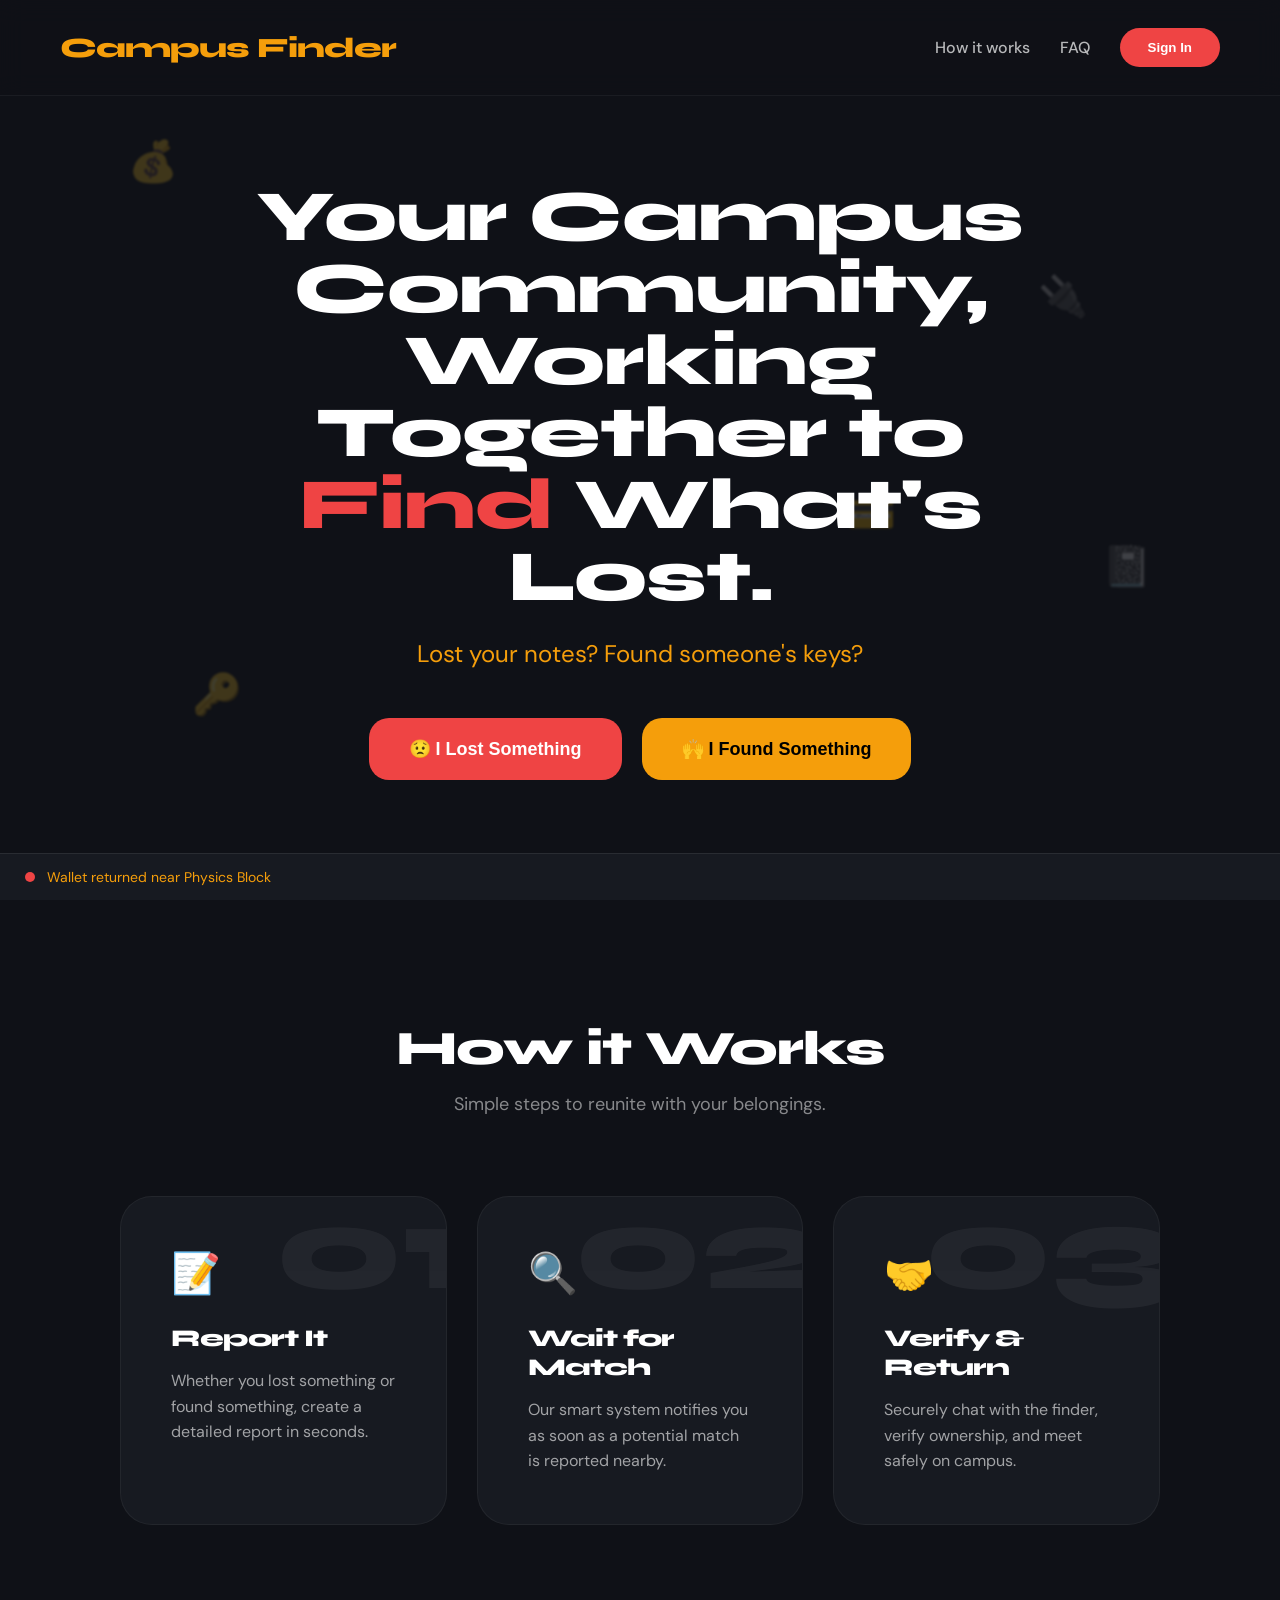
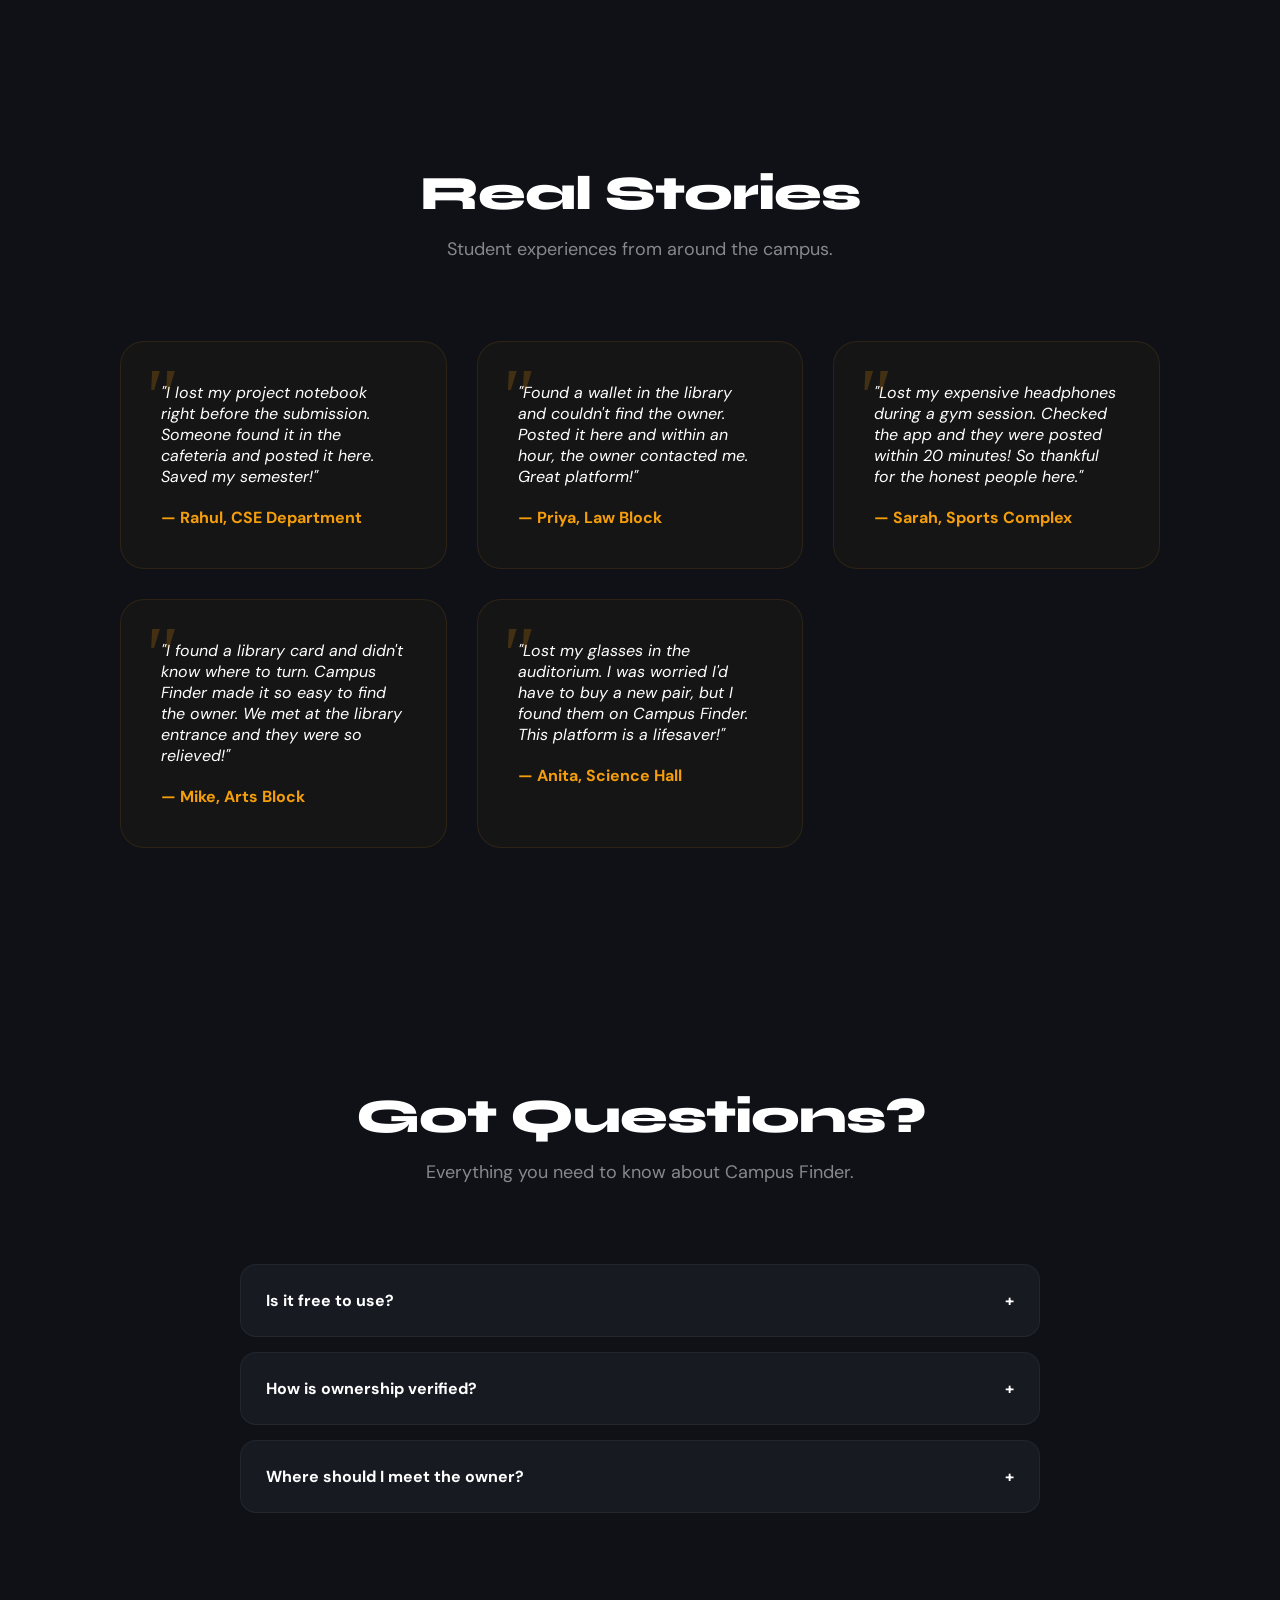
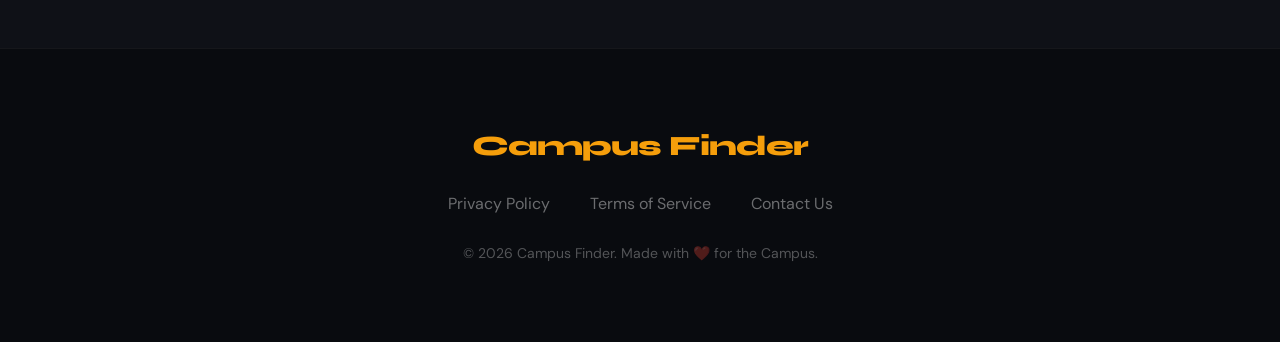
==== login.html @ 606bebe0 "Add files via upload" ====
<!DOCTYPE html>
<html lang="en">

<head>
  <meta charset="UTF-8">
  <meta name="viewport" content="width=device-width, initial-scale=1.0">
  <title>Campus Finder – Smart Lost & Found</title>
  <link rel="preconnect" href="https://fonts.googleapis.com">
  <link rel="preconnect" href="https://fonts.gstatic.com" crossorigin>
  <link href="https://fonts.googleapis.com/css2?family=Syne:wght@800&family=DM+Sans:wght@300;400;500&display=swap"
    rel="stylesheet">
  <style>
    /* ── Reset & Base ── */
    * {
      margin: 0;
      padding: 0;
      box-sizing: border-box;
    }

    body {
      background: #0F1117;
      color: white;
      font-family: 'DM Sans', sans-serif;
      overflow-x: hidden;
      scroll-behavior: smooth;
    }

    h1,
    h2,
    h3,
    .logo {
      font-family: 'Syne', sans-serif;
      font-weight: 800;
      letter-spacing: -1px;
    }

    /* ── Navbar ── */
    .navbar {
      display: flex;
      justify-content: space-between;
      align-items: center;
      padding: 28px 60px;
      position: fixed;
      top: 0;
      width: 100%;
      z-index: 1000;
      background: rgba(15, 17, 23, 0.8);
      backdrop-filter: blur(12px);
      border-bottom: 1px solid rgba(255, 255, 255, 0.05);
    }

    .logo {
      font-size: 28px;
      color: #F59E0B;
      cursor: pointer;
    }

    .nav-links {
      display: flex;
      gap: 30px;
      align-items: center;
    }

    .nav-links a {
      color: rgba(255, 255, 255, 0.7);
      text-decoration: none;
      font-weight: 500;
      transition: 0.3s;
    }

    .nav-links a:hover {
      color: #F59E0B;
    }

    .nav-login {
      padding: 12px 28px;
      border-radius: 999px;
      border: none;
      background: #EF4444;
      color: white;
      font-weight: bold;
      cursor: pointer;
      transition: 0.3s;
    }

    .nav-login:hover {
      transform: translateY(-3px);
      box-shadow: 0 10px 20px rgba(239, 68, 68, 0.3);
    }

    /* ── Hero Section ── */
    .hero {
      min-height: 100vh;
      display: flex;
      flex-direction: column;
      justify-content: center;
      align-items: center;
      text-align: center;
      padding: 120px 30px 60px;
      position: relative;
    }

    .hero h1 {
      font-size: 72px;
      line-height: 1;
      margin-bottom: 25px;
      max-width: 900px;
    }

    #rotatingText {
      font-size: 24px;
      color: #F59E0B;
      min-height: 40px;
      margin-bottom: 40px;
    }

    .cta-group {
      display: flex;
      gap: 20px;
      flex-wrap: wrap;
    }

    .cta-btn {
      padding: 20px 40px;
      border: none;
      border-radius: 20px;
      font-size: 18px;
      font-weight: bold;
      cursor: pointer;
      transition: 0.3s;
      display: flex;
      align-items: center;
      gap: 10px;
    }

    .lost-btn {
      background: #EF4444;
      color: white;
    }

    .found-btn {
      background: #F59E0B;
      color: black;
    }

    .cta-btn:hover {
      transform: translateY(-5px) scale(1.05);
    }

    /* ── Floating Elements ── */
    .floating-item {
      position: absolute;
      font-size: 40px;
      opacity: 0.2;
      filter: blur(1px);
      animation: floatAround 20s infinite linear;
      pointer-events: none;
    }

    @keyframes floatAround {
      0% {
        transform: translate(0, 0) rotate(0deg);
      }

      25% {
        transform: translate(100px, 50px) rotate(90deg);
      }

      50% {
        transform: translate(50px, 150px) rotate(180deg);
      }

      75% {
        transform: translate(-100px, 100px) rotate(270deg);
      }

      100% {
        transform: translate(0, 0) rotate(360deg);
      }
    }



    /* ── How It Works ── */
    .section {
      padding: 120px 30px;
      max-width: 1100px;
      margin: 0 auto;
    }

    .section-title {
      text-align: center;
      margin-bottom: 80px;
    }

    .section-title h2 {
      font-size: 48px;
      margin-bottom: 15px;
    }

    .section-title p {
      color: rgba(255, 255, 255, 0.5);
      font-size: 18px;
    }

    .steps-grid {
      display: grid;
      grid-template-columns: repeat(auto-fit, minmax(300px, 1fr));
      gap: 30px;
    }

    .step-card {
      background: #171A21;
      padding: 50px;
      border-radius: 32px;
      border: 1px solid rgba(255, 255, 255, 0.05);
      transition: 0.4s;
      position: relative;
      overflow: hidden;
    }

    .step-card:hover {
      transform: translateY(-10px);
      border-color: rgba(245, 158, 11, 0.3);
    }

    .step-num {
      position: absolute;
      top: -20px;
      right: -20px;
      font-size: 120px;
      font-family: 'Syne', sans-serif;
      opacity: 0.05;
      font-weight: 900;
    }

    .step-icon {
      font-size: 40px;
      margin-bottom: 25px;
      display: block;
    }

    .step-card h3 {
      font-size: 24px;
      margin-bottom: 15px;
    }

    .step-card p {
      color: rgba(255, 255, 255, 0.6);
      line-height: 1.6;
    }

    /* ── Testimonials ── */
    .testimonial-card {
      background: rgba(245, 158, 11, 0.03);
      border: 1px solid rgba(245, 158, 11, 0.1);
      padding: 40px;
      border-radius: 24px;
      font-style: italic;
      position: relative;
    }

    .testimonial-card::before {
      content: '"';
      position: absolute;
      top: 10px;
      left: 20px;
      font-size: 80px;
      color: #F59E0B;
      opacity: 0.2;
      font-family: serif;
    }

    .author {
      margin-top: 20px;
      font-style: normal;
      font-weight: bold;
      color: #F59E0B;
      display: block;
    }

    /* ── FAQ ── */
    .faq-item {
      background: #171A21;
      margin-bottom: 15px;
      border-radius: 16px;
      overflow: hidden;
      border: 1px solid rgba(255, 255, 255, 0.05);
    }

    .faq-question {
      padding: 25px;
      cursor: pointer;
      display: flex;
      justify-content: space-between;
      align-items: center;
      font-weight: bold;
    }

    .faq-answer {
      padding: 0 25px 25px;
      color: rgba(255, 255, 255, 0.6);
      display: none;
    }

    /* ── Footer ── */
    footer {
      background: #090B0F;
      padding: 80px 30px;
      text-align: center;
      border-top: 1px solid rgba(255, 255, 255, 0.05);
    }

    .footer-links {
      display: flex;
      justify-content: center;
      gap: 40px;
      margin: 30px 0;
    }

    .footer-links a {
      color: rgba(255, 255, 255, 0.4);
      text-decoration: none;
      transition: 0.3s;
    }

    .footer-links a:hover {
      color: #F59E0B;
    }

    /* ── Login Modal ── */
    .modal-overlay {
      position: fixed;
      inset: 0;
      background: rgba(0, 0, 0, 0.9);
      backdrop-filter: blur(10px);
      z-index: 2000;
      display: none;
      justify-content: center;
      align-items: center;
      opacity: 0;
      transition: 0.5s;
    }

    .modal-content {
      background: #171A21;
      width: 100%;
      max-width: 450px;
      padding: 50px;
      border-radius: 32px;
      border: 1px solid rgba(255, 255, 255, 0.1);
      position: relative;
      transform: translateY(30px);
      transition: 0.5s;
    }

    .modal-overlay.active {
      display: flex;
      opacity: 1;
    }

    .modal-overlay.active .modal-content {
      transform: translateY(0);
    }

    .modal-close {
      position: absolute;
      top: 25px;
      right: 25px;
      font-size: 24px;
      cursor: pointer;
      color: rgba(255, 255, 255, 0.3);
      transition: 0.3s;
    }

    .modal-close:hover {
      color: white;
    }

    .modal-content h2 {
      font-size: 32px;
      margin-bottom: 10px;
      text-align: center;
    }

    .modal-content p {
      color: rgba(255, 255, 255, 0.5);
      text-align: center;
      margin-bottom: 35px;
    }

    .form-field {
      margin-bottom: 20px;
    }

    .form-field label {
      display: block;
      font-size: 13px;
      color: rgba(255, 255, 255, 0.4);
      margin-bottom: 8px;
      text-transform: uppercase;
    }

    .form-field input {
      width: 100%;
      padding: 16px;
      background: rgba(255, 255, 255, 0.05);
      border: 1px solid rgba(255, 255, 255, 0.1);
      border-radius: 12px;
      color: white;
      font-family: inherit;
      outline: none;
      transition: 0.3s;
    }

    .form-field input:focus {
      border-color: #F59E0B;
      background: rgba(245, 158, 11, 0.05);
    }

    .login-submit {
      width: 100%;
      padding: 18px;
      background: #F59E0B;
      color: black;
      border: none;
      border-radius: 12px;
      font-weight: bold;
      font-size: 16px;
      cursor: pointer;
      transition: 0.3s;
      margin-top: 10px;
    }

    .login-submit:hover {
      transform: translateY(-3px);
      box-shadow: 0 10px 20px rgba(245, 158, 11, 0.2);
    }

    /* ── Ticker ── */
    .ticker {
      position: fixed;
      bottom: 0;
      width: 100%;
      background: #171A21;
      padding: 14px 25px;
      display: flex;
      align-items: center;
      gap: 12px;
      border-top: 1px solid rgba(255, 255, 255, 0.08);
      z-index: 1500;
    }

    .pulse {
      width: 10px;
      height: 10px;
      background: #EF4444;
      border-radius: 50%;
      animation: pulse 1.5s infinite;
    }

    @keyframes pulse {
      0% {
        transform: scale(1);
        opacity: 1;
      }

      50% {
        transform: scale(1.5);
        opacity: 0.5;
      }

      100% {
        transform: scale(1);
        opacity: 1;
      }
    }

    #tickerText {
      color: #F59E0B;
      font-size: 14px;
    }

    /* ── Animations ── */
    .reveal {
      opacity: 0;
      transform: translateY(40px);
      transition: 1s cubic-bezier(0.17, 0.67, 0.83, 0.67);
    }

    .reveal.show {
      opacity: 1;
      transform: translateY(0);
    }

    @media (max-width: 768px) {
      .hero h1 {
        font-size: 48px;
      }

      .navbar {
        padding: 20px 30px;
      }

      .nav-links {
        display: none;
      }

      .stats-grid {
        grid-template-columns: 1fr;
      }
    }
  </style>
</head>

<body>

  <!-- Floating Decoration -->
  <div class="floating-item" style="top: 15%; left: 10%; animation-delay: 0s;">💰</div>
  <div class="floating-item" style="top: 30%; right: 15%; animation-delay: 2s;">🔌</div>
  <div class="floating-item" style="bottom: 20%; left: 15%; animation-delay: 4s;">🔑</div>
  <div class="floating-item" style="top: 60%; right: 10%; animation-delay: 6s;">📓</div>
  <div class="floating-item" style="bottom: 40%; right: 30%; animation-delay: 1s;">💳</div>

  <nav class="navbar">
    <div class="logo" onclick="window.scrollTo(0,0)">Campus Finder</div>
    <div class="nav-links">
      <a href="#how-it-works">How it works</a>
      <a href="#faq">FAQ</a>
      <button class="nav-login" onclick="openModal('general')">Sign In</button>
    </div>
  </nav>

  <section class="hero reveal">
    <h1>Your Campus Community, Working Together to <span style="color: #EF4444;">Find</span> What's Lost.</h1>
    <p id="rotatingText"></p>
    <div class="cta-group">
      <button class="cta-btn lost-btn" onclick="openModal('lost')">😟 I Lost Something</button>
      <button class="cta-btn found-btn" onclick="openModal('found')">🙌 I Found Something</button>
    </div>
  </section>



  <section class="section" id="how-it-works">
    <div class="section-title reveal">
      <h2>How it Works</h2>
      <p>Simple steps to reunite with your belongings.</p>
    </div>
    <div class="steps-grid">
      <div class="step-card reveal">
        <span class="step-num">01</span>
        <span class="step-icon">📝</span>
        <h3>Report It</h3>
        <p>Whether you lost something or found something, create a detailed report in seconds.</p>
      </div>
      <div class="step-card reveal">
        <span class="step-num">02</span>
        <span class="step-icon">🔍</span>
        <h3>Wait for Match</h3>
        <p>Our smart system notifies you as soon as a potential match is reported nearby.</p>
      </div>
      <div class="step-card reveal">
        <span class="step-num">03</span>
        <span class="step-icon">🤝</span>
        <h3>Verify & Return</h3>
        <p>Securely chat with the finder, verify ownership, and meet safely on campus.</p>
      </div>
    </div>
  </section>

  <section class="section">
    <div class="section-title reveal">
      <h2>Real Stories</h2>
      <p>Student experiences from around the campus.</p>
    </div>
    <div class="steps-grid">
      <div class="testimonial-card reveal">
        <p>"I lost my project notebook right before the submission. Someone found it in the cafeteria and posted it
          here. Saved my semester!"</p>
        <span class="author">— Rahul, CSE Department</span>
      </div>
      <div class="testimonial-card reveal">
        <p>"Found a wallet in the library and couldn't find the owner. Posted it here and within an hour, the owner
          contacted me. Great platform!"</p>
        <span class="author">— Priya, Law Block</span>
      </div>
      <div class="testimonial-card reveal">
        <p>"Lost my expensive headphones during a gym session. Checked the app and they were posted within 20 minutes!
          So thankful for the honest people here."</p>
        <span class="author">— Sarah, Sports Complex</span>
      </div>
      <div class="testimonial-card reveal">
        <p>"I found a library card and didn't know where to turn. Campus Finder made it so easy to find the owner. We
          met at the library entrance and they were so relieved!"</p>
        <span class="author">— Mike, Arts Block</span>
      </div>
      <div class="testimonial-card reveal">
        <p>"Lost my glasses in the auditorium. I was worried I'd have to buy a new pair, but I found them on Campus
          Finder. This platform is a lifesaver!"</p>
        <span class="author">— Anita, Science Hall</span>
      </div>
    </div>
  </section>

  <section class="section" id="faq">
    <div class="section-title reveal">
      <h2>Got Questions?</h2>
      <p>Everything you need to know about Campus Finder.</p>
    </div>
    <div style="max-width: 800px; margin: 0 auto;">
      <div class="faq-item reveal">
        <div class="faq-question">Is it free to use? <span>+</span></div>
        <div class="faq-answer">Yes! Campus Finder is a community platform built by students, for students. It is 100%
          free.</div>
      </div>
      <div class="faq-item reveal">
        <div class="faq-question">How is ownership verified? <span>+</span></div>
        <div class="faq-answer">We encourage finders to ask for specific details not mentioned in the report (like a
          wallpaper description or a specific item inside a bag).</div>
      </div>
      <div class="faq-item reveal">
        <div class="faq-question">Where should I meet the owner? <span>+</span></div>
        <div class="faq-answer">Always meet in public campus locations like the main canteen, library entrance, or
          security desks.</div>
      </div>
    </div>
  </section>

  <footer>
    <div class="logo">Campus Finder</div>
    <div class="footer-links">
      <a href="#">Privacy Policy</a>
      <a href="#">Terms of Service</a>
      <a href="#">Contact Us</a>
    </div>
    <p style="color: rgba(255,255,255,0.3); font-size: 14px;">© 2026 Campus Finder. Made with ❤️ for the Campus.</p>
  </footer>

  <div class="ticker">
    <div class="pulse"></div>
    <div id="tickerText"></div>
  </div>

  <!-- Login Modal -->
  <div class="modal-overlay" id="loginModal">
    <div class="modal-content">
      <span class="modal-close" onclick="closeModal()">&times;</span>
      <h2 id="modalTitle">Sign In</h2>
      <p>Login with your university email to continue.</p>
      <div class="form-field">
        <label>University Email</label>
        <input type="email" placeholder="name@university.edu">
      </div>
      <div class="form-field">
        <label>Password</label>
        <input type="password" placeholder="••••••••">
      </div>
      <button class="login-submit" onclick="processLogin()">Access Dashboard</button>
    </div>
  </div>

  <script>
    let currentTarget = 'general';

    function openModal(type) {
      currentTarget = type;
      const modal = document.getElementById('loginModal');
      modal.style.display = 'flex';
      setTimeout(() => modal.classList.add('active'), 10);

      if (type === 'lost') document.getElementById('modalTitle').innerText = 'Report Lost Item';
      else if (type === 'found') document.getElementById('modalTitle').innerText = 'Report Found Item';
      else document.getElementById('modalTitle').innerText = 'Welcome Back';
    }

    function closeModal() {
      const modal = document.getElementById('loginModal');
      modal.classList.remove('active');
      setTimeout(() => modal.style.display = 'none', 500);
    }

    function processLogin() {
      document.body.style.opacity = '0';
      setTimeout(() => {
        let hash = '';
        if (currentTarget === 'lost') hash = '#lostSection';
        else if (currentTarget === 'found') hash = '#foundSection';
        window.location.href = 'index.html' + hash;
      }, 500);
    }

    // FAQ Toggle
    document.querySelectorAll('.faq-question').forEach(q => {
      q.addEventListener('click', () => {
        const answer = q.nextElementSibling;
        const isOpen = answer.style.display === 'block';

        // Close others
        document.querySelectorAll('.faq-answer').forEach(a => a.style.display = 'none');
        document.querySelectorAll('.faq-question span').forEach(s => s.innerText = '+');

        if (!isOpen) {
          answer.style.display = 'block';
          q.querySelector('span').innerText = '-';
        }
      });
    });

    // Rotating Text
    const lines = [
      "Lost your notes? Found someone's keys?",
      "Every lost thing has someone looking for it.",
      "Report it. Find it. Return it.",
      "Your campus. Your community. Your stuff found."
    ];
    let lineIndex = 0;
    function rotateText() {
      const el = document.getElementById('rotatingText');
      el.style.opacity = '0';
      setTimeout(() => {
        el.innerText = lines[lineIndex];
        el.style.opacity = '1';
        lineIndex = (lineIndex + 1) % lines.length;
      }, 500);
    }
    rotateText();
    setInterval(rotateText, 3500);

    // Ticker
    const tickerMessages = [
      'Wallet returned near Physics Block',
      'ID card claimed from Library',
      'Keys found in Hostel B',
      'Notebook matched in CSE Block'
    ];
    let tickerIndex = 0;
    function rotateTicker() {
      document.getElementById('tickerText').innerText = tickerMessages[tickerIndex];
      tickerIndex = (tickerIndex + 1) % tickerMessages.length;
    }
    rotateTicker();
    setInterval(rotateTicker, 3000);

    // Scroll Reveal
    const observer = new IntersectionObserver(entries => {
      entries.forEach(entry => {
        if (entry.isIntersecting) {
          entry.target.classList.add('show');
        }
      });
    }, { threshold: 0.1 });

    document.querySelectorAll('.reveal').forEach(el => observer.observe(el));
  </script>
</body>

</html>
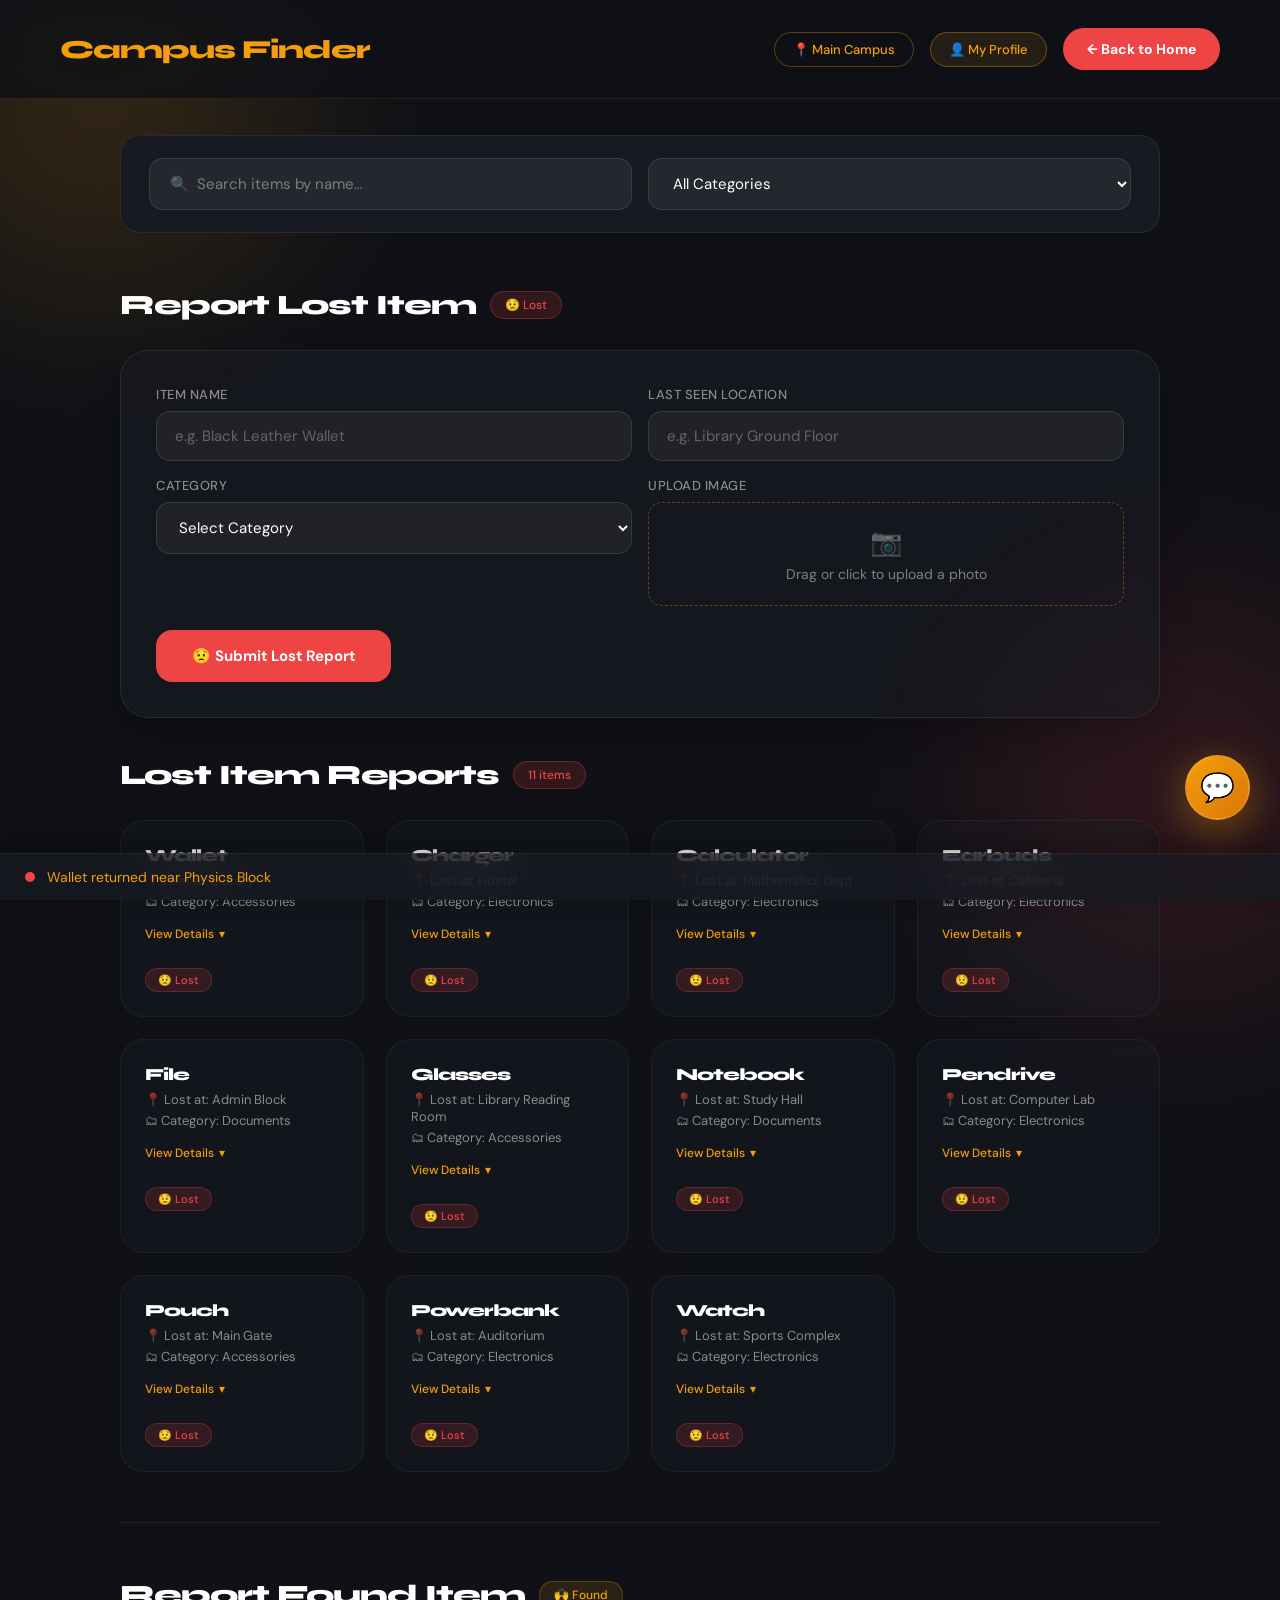
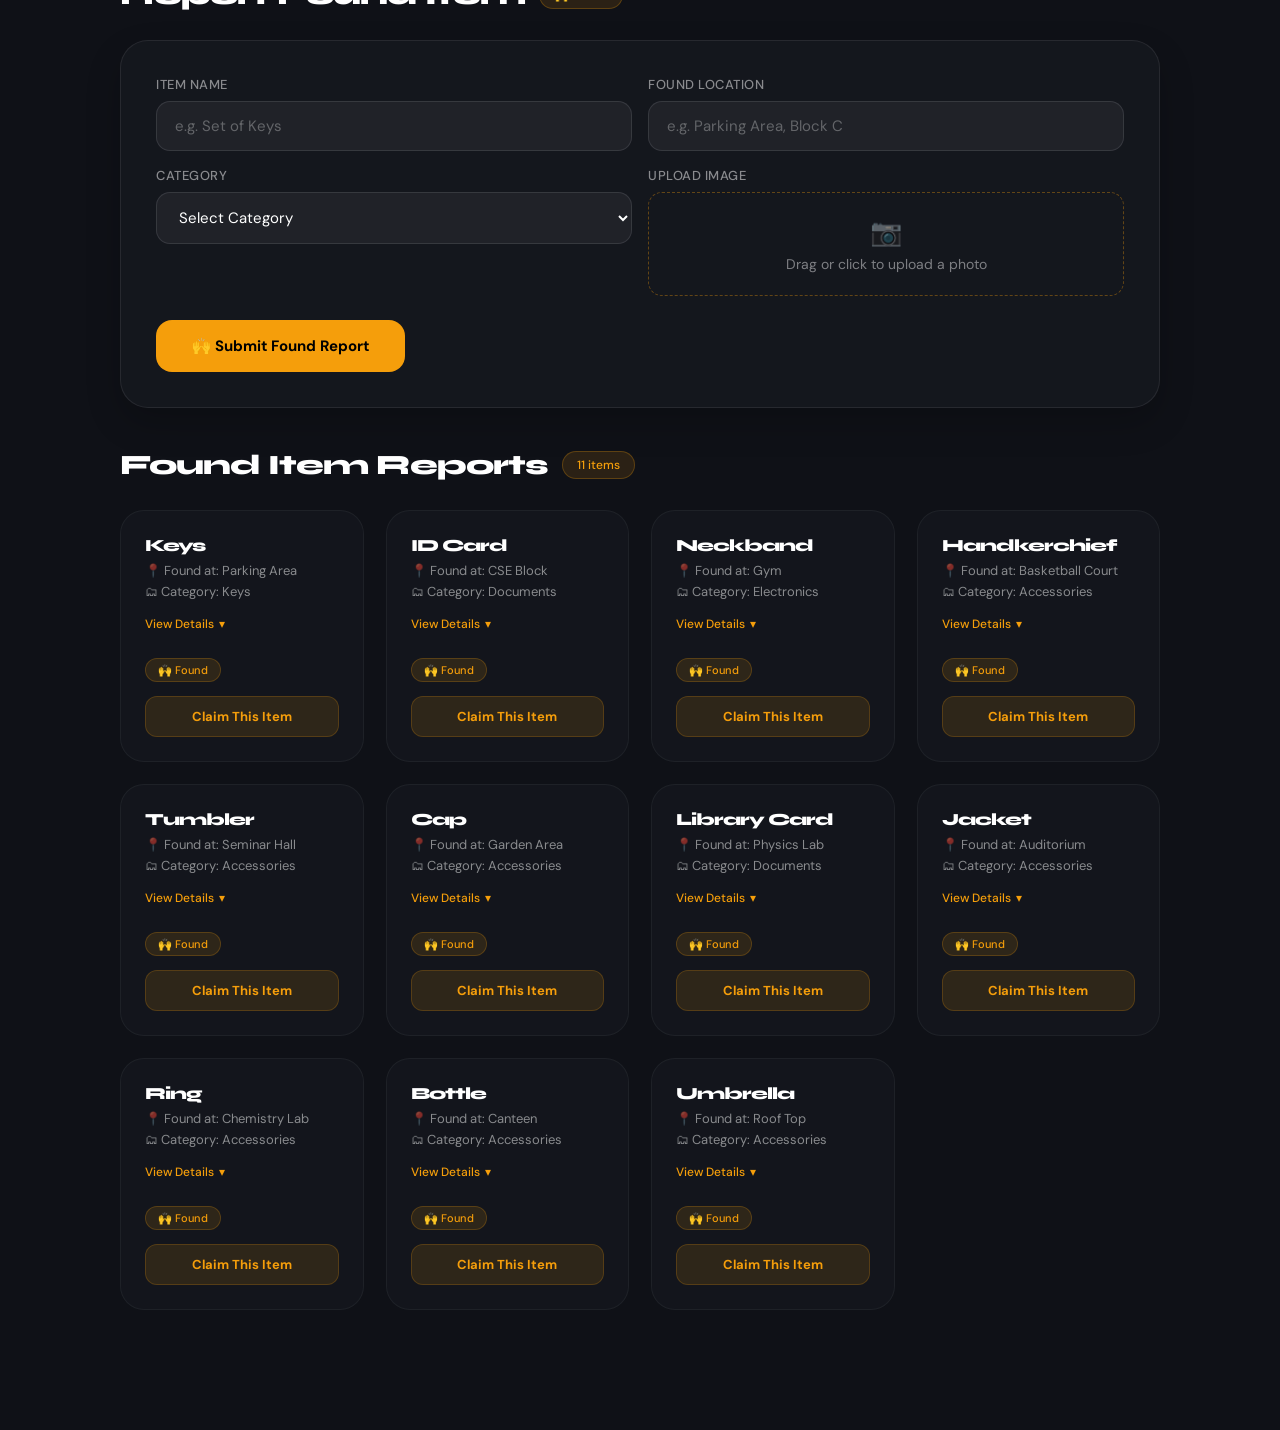
==== commit 0f0ea8cd: "Add files via upload" ====
--- a/login.html
+++ b/login.html
@@ -4,14 +4,18 @@
 <head>
   <meta charset="UTF-8">
   <meta name="viewport" content="width=device-width, initial-scale=1.0">
-  <title>Campus Finder – Smart Lost & Found</title>
+  <title>Campus Finder – Dashboard</title>
+  <meta name="description"
+    content="Campus Finder smart lost and found dashboard. Report lost items, browse found items, and reclaim your belongings on campus.">
   <link rel="preconnect" href="https://fonts.googleapis.com">
   <link rel="preconnect" href="https://fonts.gstatic.com" crossorigin>
   <link href="https://fonts.googleapis.com/css2?family=Syne:wght@800&family=DM+Sans:wght@300;400;500&display=swap"
     rel="stylesheet">
   <style>
     /* ── Reset & Base ── */
-    * {
+    *,
+    *::before,
+    *::after {
       margin: 0;
       padding: 0;
       box-sizing: border-box;
@@ -19,10 +23,22 @@
 
     body {
       background: #0F1117;
-      color: white;
+      color: #fff;
       font-family: 'DM Sans', sans-serif;
       overflow-x: hidden;
-      scroll-behavior: smooth;
+      opacity: 0;
+      animation: fadeInPage 0.8s ease forwards;
+      background-attachment: fixed;
+    }
+
+    @keyframes fadeInPage {
+      from {
+        opacity: 0;
+      }
+
+      to {
+        opacity: 1;
+      }
     }
 
     h1,
@@ -34,421 +50,491 @@
       letter-spacing: -1px;
     }
 
+    /* ── Scrollbar ── */
+    ::-webkit-scrollbar {
+      width: 6px;
+    }
+
+    ::-webkit-scrollbar-track {
+      background: #0F1117;
+    }
+
+    ::-webkit-scrollbar-thumb {
+      background: #F59E0B;
+      border-radius: 999px;
+    }
+
     /* ── Navbar ── */
     .navbar {
       display: flex;
       justify-content: space-between;
       align-items: center;
       padding: 28px 60px;
-      position: fixed;
+      position: sticky;
       top: 0;
-      width: 100%;
-      z-index: 1000;
-      background: rgba(15, 17, 23, 0.8);
-      backdrop-filter: blur(12px);
-      border-bottom: 1px solid rgba(255, 255, 255, 0.05);
+      z-index: 100;
+      background: rgba(15, 17, 23, 0.85);
+      backdrop-filter: blur(18px);
+      border-bottom: 1px solid rgba(245, 158, 11, 0.12);
     }
 
     .logo {
-      font-size: 28px;
+      font-size: 26px;
       color: #F59E0B;
-      cursor: pointer;
-    }
-
-    .nav-links {
+    }
+
+    .nav-right {
       display: flex;
-      gap: 30px;
       align-items: center;
-    }
-
-    .nav-links a {
-      color: rgba(255, 255, 255, 0.7);
-      text-decoration: none;
+      gap: 16px;
+    }
+
+    .nav-tag {
+      padding: 8px 18px;
+      border-radius: 999px;
+      border: 1px solid rgba(245, 158, 11, 0.35);
+      color: #F59E0B;
+      font-size: 13px;
       font-weight: 500;
-      transition: 0.3s;
-    }
-
-    .nav-links a:hover {
-      color: #F59E0B;
-    }
-
-    .nav-login {
-      padding: 12px 28px;
+    }
+
+    .nav-logout {
+      padding: 12px 24px;
       border-radius: 999px;
       border: none;
       background: #EF4444;
-      color: white;
+      color: #fff;
       font-weight: bold;
       cursor: pointer;
       transition: 0.3s;
-    }
-
-    .nav-login:hover {
+      font-family: 'DM Sans', sans-serif;
+      font-size: 14px;
+    }
+
+    .nav-logout:hover {
       transform: translateY(-3px);
-      box-shadow: 0 10px 20px rgba(239, 68, 68, 0.3);
-    }
-
-    /* ── Hero Section ── */
-    .hero {
-      min-height: 100vh;
+      box-shadow: 0 6px 20px rgba(239, 68, 68, 0.4);
+    }
+
+    /* ── Page wrapper ── */
+    .page {
+      max-width: 1100px;
+      margin: 0 auto;
+      padding: 0 30px 120px;
+    }
+
+    /* ── Section headings ── */
+    .section-header {
+      display: flex;
+      align-items: center;
+      gap: 14px;
+      margin: 55px 0 28px;
+    }
+
+    .section-header h2 {
+      font-size: 28px;
+    }
+
+    .section-pill {
+      padding: 5px 14px;
+      border-radius: 999px;
+      font-size: 12px;
+      font-weight: 500;
+    }
+
+    .pill-red {
+      background: rgba(239, 68, 68, 0.15);
+      color: #EF4444;
+      border: 1px solid rgba(239, 68, 68, 0.3);
+    }
+
+    .pill-amber {
+      background: rgba(245, 158, 11, 0.12);
+      color: #F59E0B;
+      border: 1px solid rgba(245, 158, 11, 0.25);
+    }
+
+    /* ── Search & Filter bar ── */
+    .search-bar {
+      display: flex;
+      gap: 16px;
+      flex-wrap: wrap;
+      background: #171A21;
+      border-radius: 20px;
+      padding: 22px 28px;
+      border: 1px solid rgba(255, 255, 255, 0.07);
+      margin-top: 36px;
+    }
+
+    .search-bar input,
+    .search-bar select {
+      flex: 1;
+      min-width: 200px;
+      padding: 14px 20px;
+      border: 1px solid rgba(255, 255, 255, 0.1);
+      border-radius: 14px;
+      background: rgba(255, 255, 255, 0.06);
+      color: #fff;
+      font-size: 15px;
+      font-family: 'DM Sans', sans-serif;
+      outline: none;
+      transition: 0.3s;
+    }
+
+    .search-bar input::placeholder {
+      color: rgba(255, 255, 255, 0.4);
+    }
+
+    .search-bar input:focus,
+    .search-bar select:focus {
+      border-color: #F59E0B;
+      background: rgba(245, 158, 11, 0.07);
+    }
+
+    .search-bar select option {
+      background: #171A21;
+      color: #fff;
+    }
+
+    /* ── Glass card panel ── */
+    .glass-panel {
+      background: rgba(23, 26, 33, 0.7);
+      border-radius: 28px;
+      padding: 35px;
+      border: 1px solid rgba(255, 255, 255, 0.08);
+      backdrop-filter: blur(12px);
+      box-shadow: 0 15px 35px rgba(0, 0, 0, 0.2);
+      transition: 0.4s cubic-bezier(0.175, 0.885, 0.32, 1.275);
+    }
+
+    .glass-panel:hover {
+      border-color: rgba(245, 158, 11, 0.15);
+      box-shadow: 0 20px 45px rgba(0, 0, 0, 0.3);
+    }
+
+    /* ── Form grid ── */
+    .form-grid {
+      display: grid;
+      grid-template-columns: 1fr 1fr;
+      gap: 16px;
+    }
+
+    @media(max-width:640px) {
+      .form-grid {
+        grid-template-columns: 1fr;
+      }
+    }
+
+    .form-field {
       display: flex;
       flex-direction: column;
-      justify-content: center;
-      align-items: center;
+      gap: 8px;
+    }
+
+    .form-field label {
+      font-size: 13px;
+      color: rgba(255, 255, 255, 0.5);
+      font-weight: 500;
+      letter-spacing: 0.5px;
+    }
+
+    .form-field input,
+    .form-field select,
+    .form-field textarea {
+      padding: 14px 18px;
+      border: 1px solid rgba(255, 255, 255, 0.1);
+      border-radius: 14px;
+      background: rgba(255, 255, 255, 0.05);
+      color: #fff;
+      font-size: 15px;
+      font-family: 'DM Sans', sans-serif;
+      outline: none;
+      transition: 0.3s;
+      resize: none;
+    }
+
+    .form-field input::placeholder,
+    .form-field textarea::placeholder {
+      color: rgba(255, 255, 255, 0.3);
+    }
+
+    .form-field input:focus,
+    .form-field select:focus,
+    .form-field textarea:focus {
+      border-color: #F59E0B;
+      background: rgba(245, 158, 11, 0.06);
+    }
+
+    .form-field select option {
+      background: #171A21;
+    }
+
+    /* File upload zone */
+    .upload-zone {
+      border: 1.5px dashed rgba(245, 158, 11, 0.35);
+      border-radius: 14px;
+      padding: 22px;
       text-align: center;
-      padding: 120px 30px 60px;
-      position: relative;
-    }
-
-    .hero h1 {
-      font-size: 72px;
-      line-height: 1;
-      margin-bottom: 25px;
-      max-width: 900px;
-    }
-
-    #rotatingText {
-      font-size: 24px;
-      color: #F59E0B;
-      min-height: 40px;
-      margin-bottom: 40px;
-    }
-
-    .cta-group {
-      display: flex;
-      gap: 20px;
-      flex-wrap: wrap;
-    }
-
-    .cta-btn {
-      padding: 20px 40px;
-      border: none;
-      border-radius: 20px;
-      font-size: 18px;
-      font-weight: bold;
       cursor: pointer;
       transition: 0.3s;
-      display: flex;
-      align-items: center;
-      gap: 10px;
-    }
-
-    .lost-btn {
-      background: #EF4444;
-      color: white;
-    }
-
-    .found-btn {
-      background: #F59E0B;
-      color: black;
-    }
-
-    .cta-btn:hover {
-      transform: translateY(-5px) scale(1.05);
-    }
-
-    /* ── Floating Elements ── */
-    .floating-item {
-      position: absolute;
-      font-size: 40px;
-      opacity: 0.2;
-      filter: blur(1px);
-      animation: floatAround 20s infinite linear;
-      pointer-events: none;
-    }
-
-    @keyframes floatAround {
-      0% {
-        transform: translate(0, 0) rotate(0deg);
-      }
-
-      25% {
-        transform: translate(100px, 50px) rotate(90deg);
-      }
-
-      50% {
-        transform: translate(50px, 150px) rotate(180deg);
-      }
-
-      75% {
-        transform: translate(-100px, 100px) rotate(270deg);
-      }
-
-      100% {
-        transform: translate(0, 0) rotate(360deg);
-      }
-    }
-
-
-
-    /* ── How It Works ── */
-    .section {
-      padding: 120px 30px;
-      max-width: 1100px;
-      margin: 0 auto;
-    }
-
-    .section-title {
-      text-align: center;
-      margin-bottom: 80px;
-    }
-
-    .section-title h2 {
-      font-size: 48px;
-      margin-bottom: 15px;
-    }
-
-    .section-title p {
-      color: rgba(255, 255, 255, 0.5);
-      font-size: 18px;
-    }
-
-    .steps-grid {
-      display: grid;
-      grid-template-columns: repeat(auto-fit, minmax(300px, 1fr));
-      gap: 30px;
-    }
-
-    .step-card {
-      background: #171A21;
-      padding: 50px;
-      border-radius: 32px;
-      border: 1px solid rgba(255, 255, 255, 0.05);
-      transition: 0.4s;
+      color: rgba(255, 255, 255, 0.45);
+      font-size: 14px;
       position: relative;
       overflow: hidden;
     }
 
-    .step-card:hover {
-      transform: translateY(-10px);
-      border-color: rgba(245, 158, 11, 0.3);
-    }
-
-    .step-num {
-      position: absolute;
-      top: -20px;
-      right: -20px;
-      font-size: 120px;
-      font-family: 'Syne', sans-serif;
-      opacity: 0.05;
-      font-weight: 900;
-    }
-
-    .step-icon {
-      font-size: 40px;
-      margin-bottom: 25px;
-      display: block;
-    }
-
-    .step-card h3 {
-      font-size: 24px;
-      margin-bottom: 15px;
-    }
-
-    .step-card p {
-      color: rgba(255, 255, 255, 0.6);
-      line-height: 1.6;
-    }
-
-    /* ── Testimonials ── */
-    .testimonial-card {
-      background: rgba(245, 158, 11, 0.03);
-      border: 1px solid rgba(245, 158, 11, 0.1);
-      padding: 40px;
-      border-radius: 24px;
-      font-style: italic;
-      position: relative;
-    }
-
-    .testimonial-card::before {
-      content: '"';
-      position: absolute;
-      top: 10px;
-      left: 20px;
-      font-size: 80px;
-      color: #F59E0B;
-      opacity: 0.2;
-      font-family: serif;
-    }
-
-    .author {
-      margin-top: 20px;
-      font-style: normal;
-      font-weight: bold;
-      color: #F59E0B;
-      display: block;
-    }
-
-    /* ── FAQ ── */
-    .faq-item {
-      background: #171A21;
-      margin-bottom: 15px;
-      border-radius: 16px;
-      overflow: hidden;
-      border: 1px solid rgba(255, 255, 255, 0.05);
-    }
-
-    .faq-question {
-      padding: 25px;
-      cursor: pointer;
-      display: flex;
-      justify-content: space-between;
-      align-items: center;
-      font-weight: bold;
-    }
-
-    .faq-answer {
-      padding: 0 25px 25px;
-      color: rgba(255, 255, 255, 0.6);
-      display: none;
-    }
-
-    /* ── Footer ── */
-    footer {
-      background: #090B0F;
-      padding: 80px 30px;
-      text-align: center;
-      border-top: 1px solid rgba(255, 255, 255, 0.05);
-    }
-
-    .footer-links {
-      display: flex;
-      justify-content: center;
-      gap: 40px;
-      margin: 30px 0;
-    }
-
-    .footer-links a {
-      color: rgba(255, 255, 255, 0.4);
-      text-decoration: none;
-      transition: 0.3s;
-    }
-
-    .footer-links a:hover {
-      color: #F59E0B;
-    }
-
-    /* ── Login Modal ── */
-    .modal-overlay {
-      position: fixed;
-      inset: 0;
-      background: rgba(0, 0, 0, 0.9);
-      backdrop-filter: blur(10px);
-      z-index: 2000;
-      display: none;
-      justify-content: center;
-      align-items: center;
-      opacity: 0;
-      transition: 0.5s;
-    }
-
-    .modal-content {
-      background: #171A21;
-      width: 100%;
-      max-width: 450px;
-      padding: 50px;
-      border-radius: 32px;
-      border: 1px solid rgba(255, 255, 255, 0.1);
-      position: relative;
-      transform: translateY(30px);
-      transition: 0.5s;
-    }
-
-    .modal-overlay.active {
-      display: flex;
-      opacity: 1;
-    }
-
-    .modal-overlay.active .modal-content {
-      transform: translateY(0);
-    }
-
-    .modal-close {
-      position: absolute;
-      top: 25px;
-      right: 25px;
-      font-size: 24px;
-      cursor: pointer;
-      color: rgba(255, 255, 255, 0.3);
-      transition: 0.3s;
-    }
-
-    .modal-close:hover {
-      color: white;
-    }
-
-    .modal-content h2 {
-      font-size: 32px;
-      margin-bottom: 10px;
-      text-align: center;
-    }
-
-    .modal-content p {
-      color: rgba(255, 255, 255, 0.5);
-      text-align: center;
-      margin-bottom: 35px;
-    }
-
-    .form-field {
-      margin-bottom: 20px;
-    }
-
-    .form-field label {
-      display: block;
-      font-size: 13px;
-      color: rgba(255, 255, 255, 0.4);
-      margin-bottom: 8px;
-      text-transform: uppercase;
-    }
-
-    .form-field input {
-      width: 100%;
-      padding: 16px;
-      background: rgba(255, 255, 255, 0.05);
-      border: 1px solid rgba(255, 255, 255, 0.1);
-      border-radius: 12px;
-      color: white;
-      font-family: inherit;
-      outline: none;
-      transition: 0.3s;
-    }
-
-    .form-field input:focus {
+    .upload-zone:hover {
       border-color: #F59E0B;
       background: rgba(245, 158, 11, 0.05);
-    }
-
-    .login-submit {
+      color: #F59E0B;
+    }
+
+    .upload-zone input[type="file"] {
+      position: absolute;
+      inset: 0;
+      opacity: 0;
+      cursor: pointer;
       width: 100%;
-      padding: 18px;
+      height: 100%;
+    }
+
+    .upload-zone .upload-icon {
+      font-size: 26px;
+      margin-bottom: 6px;
+    }
+
+    /* Preview img */
+    .preview-img {
+      margin-top: 12px;
+      border-radius: 14px;
+      max-width: 120px;
+      display: none;
+      box-shadow: 0 8px 25px rgba(0, 0, 0, 0.3);
+      transition: 0.4s;
+    }
+
+    .preview-img:hover {
+      transform: rotate(-1deg) scale(1.05);
+    }
+
+    /* Submit buttons */
+    .submit-btn {
+      display: inline-flex;
+      align-items: center;
+      gap: 8px;
+      margin-top: 24px;
+      padding: 16px 36px;
+      border: none;
+      border-radius: 16px;
+      font-size: 15px;
+      font-weight: bold;
+      font-family: 'DM Sans', sans-serif;
+      cursor: pointer;
+      transition: 0.35s;
+    }
+
+    .btn-lost {
+      background: #EF4444;
+      color: #fff;
+    }
+
+    .btn-lost:hover {
+      transform: translateY(-4px) scale(1.03);
+      box-shadow: 0 8px 24px rgba(239, 68, 68, 0.4);
+    }
+
+    .btn-found {
       background: #F59E0B;
-      color: black;
+      color: #000;
+    }
+
+    .btn-found:hover {
+      transform: translateY(-4px) scale(1.03);
+      box-shadow: 0 8px 24px rgba(245, 158, 11, 0.4);
+    }
+
+    /* ── Item cards grid ── */
+    .items-grid {
+      display: grid;
+      grid-template-columns: repeat(auto-fill, minmax(240px, 1fr));
+      gap: 22px;
+      margin-top: 6px;
+    }
+
+    .item-card {
+      background: rgba(23, 26, 33, 0.6);
+      border-radius: 24px;
+      padding: 24px;
+      border: 1px solid rgba(255, 255, 255, 0.05);
+      transition: all 0.4s cubic-bezier(0.165, 0.84, 0.44, 1);
+      opacity: 0;
+      transform: translateY(30px);
+      position: relative;
+      overflow: hidden;
+      backdrop-filter: blur(8px);
+    }
+
+    .item-card::before {
+      content: '';
+      position: absolute;
+      inset: 0;
+      border-radius: 24px;
+      padding: 1px;
+      background: linear-gradient(135deg, rgba(245, 158, 11, 0.4), transparent, rgba(239, 68, 68, 0.4));
+      -webkit-mask: linear-gradient(#fff 0 0) content-box, linear-gradient(#fff 0 0);
+      mask: linear-gradient(#fff 0 0) content-box, linear-gradient(#fff 0 0);
+      -webkit-mask-composite: xor;
+      mask-composite: exclude;
+      opacity: 0;
+      transition: 0.4s;
+    }
+
+    .item-card.show {
+      opacity: 1;
+      transform: translateY(0);
+    }
+
+    .item-card:hover {
+      transform: translateY(-10px) scale(1.02);
+      border-color: transparent;
+      box-shadow: 0 25px 50px -12px rgba(0, 0, 0, 0.5);
+      background: rgba(23, 26, 33, 0.8);
+    }
+
+    .item-card:hover::before {
+      opacity: 1;
+    }
+
+    .item-card img {
+      width: 100%;
+      height: 140px;
+      object-fit: cover;
+      border-radius: 12px;
+      margin-bottom: 14px;
+      background: rgba(255, 255, 255, 0.04);
+    }
+
+    .item-card h3 {
+      font-size: 17px;
+      margin-bottom: 6px;
+    }
+
+    .item-card p {
+      font-size: 13px;
+      color: rgba(255, 255, 255, 0.5);
+      margin-bottom: 4px;
+    }
+
+    .item-card .card-tag {
+      display: inline-block;
+      margin-top: 10px;
+      padding: 4px 12px;
+      border-radius: 999px;
+      font-size: 11px;
+      font-weight: 500;
+    }
+
+    .tag-lost {
+      background: rgba(239, 68, 68, 0.15);
+      color: #EF4444;
+      border: 1px solid rgba(239, 68, 68, 0.25);
+    }
+
+    .tag-found {
+      background: rgba(245, 158, 11, 0.12);
+      color: #F59E0B;
+      border: 1px solid rgba(245, 158, 11, 0.22);
+    }
+
+    .claim-btn {
+      display: block;
+      width: 100%;
+      margin-top: 14px;
+      padding: 11px;
       border: none;
       border-radius: 12px;
+      background: rgba(245, 158, 11, 0.12);
+      color: #F59E0B;
+      font-family: 'DM Sans', sans-serif;
       font-weight: bold;
-      font-size: 16px;
+      font-size: 13px;
       cursor: pointer;
       transition: 0.3s;
-      margin-top: 10px;
-    }
-
-    .login-submit:hover {
-      transform: translateY(-3px);
-      box-shadow: 0 10px 20px rgba(245, 158, 11, 0.2);
-    }
-
-    /* ── Ticker ── */
+      border: 1px solid rgba(245, 158, 11, 0.2);
+    }
+
+    .claim-btn:hover {
+      background: #F59E0B;
+      color: #000;
+      transform: none;
+    }
+
+    .empty-state {
+      text-align: center;
+      padding: 50px 20px;
+      color: rgba(255, 255, 255, 0.25);
+      font-size: 15px;
+    }
+
+    .empty-state .empty-icon {
+      font-size: 40px;
+      margin-bottom: 12px;
+    }
+
+    /* ── Toast notification ── */
+    .toast {
+      position: fixed;
+      top: 90px;
+      right: 30px;
+      background: #171A21;
+      color: #fff;
+      padding: 16px 24px;
+      border-radius: 16px;
+      border: 1px solid rgba(245, 158, 11, 0.3);
+      font-size: 14px;
+      font-weight: 500;
+      z-index: 999;
+      opacity: 0;
+      transform: translateX(40px);
+      transition: 0.4s;
+      pointer-events: none;
+    }
+
+    .toast.show {
+      opacity: 1;
+      transform: translateX(0);
+    }
+
+    .toast .toast-icon {
+      margin-right: 8px;
+    }
+
+    /* ── Scroll reveal ── */
+    .reveal {
+      opacity: 0;
+      transform: translateY(35px);
+      transition: 0.9s ease;
+    }
+
+    .reveal.show {
+      opacity: 1;
+      transform: translateY(0);
+    }
+
+    /* ── Live Ticker (bottom bar) ── */
     .ticker {
       position: fixed;
       bottom: 0;
       width: 100%;
-      background: #171A21;
+      background: rgba(23, 26, 33, 0.8);
+      backdrop-filter: blur(20px);
       padding: 14px 25px;
       display: flex;
       align-items: center;
       gap: 12px;
-      border-top: 1px solid rgba(255, 255, 255, 0.08);
-      z-index: 1500;
+      border-top: 1px solid rgba(245, 158, 11, 0.1);
+      z-index: 150;
+      box-shadow: 0 -10px 30px rgba(0, 0, 0, 0.3);
     }
 
     .pulse {
@@ -457,6 +543,7 @@
       background: #EF4444;
       border-radius: 50%;
       animation: pulse 1.5s infinite;
+      flex-shrink: 0;
     }
 
     @keyframes pulse {
@@ -481,33 +568,245 @@
       font-size: 14px;
     }
 
-    /* ── Animations ── */
-    .reveal {
+    /* ── Divider ── */
+    .divider {
+      border: none;
+      border-top: 1px solid rgba(255, 255, 255, 0.07);
+      margin: 50px 0;
+    }
+
+    /* ── Chat Widget ── */
+    .chat-widget {
+      position: fixed;
+      bottom: 80px;
+      right: 30px;
+      z-index: 2000;
+      display: flex;
+      flex-direction: column;
+      align-items: flex-end;
+      gap: 15px;
+    }
+
+    .chat-bubble {
+      width: 65px;
+      height: 65px;
+      background: linear-gradient(135deg, #F59E0B, #D97706);
+      border-radius: 50%;
+      display: flex;
+      justify-content: center;
+      align-items: center;
+      cursor: pointer;
+      box-shadow: 0 10px 40px rgba(245, 158, 11, 0.4);
+      transition: 0.4s cubic-bezier(0.175, 0.885, 0.32, 1.275);
+      font-size: 28px;
+      border: 2px solid rgba(255, 255, 255, 0.1);
+    }
+
+    .chat-bubble:hover {
+      transform: scale(1.1) rotate(10deg);
+    }
+
+    .chat-window {
+      width: 350px;
+      height: 450px;
+      background: #171A21;
+      border: 1px solid rgba(255, 255, 255, 0.1);
+      border-radius: 24px;
+      display: none;
+      flex-direction: column;
+      overflow: hidden;
+      box-shadow: 0 20px 50px rgba(0, 0, 0, 0.5);
+      backdrop-filter: blur(20px);
+      transform-origin: bottom right;
+      animation: chatOpen 0.4s cubic-bezier(0.17, 0.67, 0.83, 0.67);
+    }
+
+    @keyframes chatOpen {
+      from {
+        transform: scale(0.5);
+        opacity: 0;
+      }
+
+      to {
+        transform: scale(1);
+        opacity: 1;
+      }
+    }
+
+    .chat-window.active {
+      display: flex;
+    }
+
+    .chat-header {
+      padding: 20px;
+      background: rgba(245, 158, 11, 0.1);
+      border-bottom: 1px solid rgba(255, 255, 255, 0.05);
+      display: flex;
+      justify-content: space-between;
+      align-items: center;
+    }
+
+    .chat-header h4 {
+      font-family: 'Syne', sans-serif;
+      font-size: 16px;
+      color: #F59E0B;
+    }
+
+    .chat-status {
+      font-size: 11px;
+      color: #10B981;
+      margin-left: 8px;
+    }
+
+    .chat-messages {
+      flex: 1;
+      padding: 20px;
+      overflow-y: auto;
+      display: flex;
+      flex-direction: column;
+      gap: 12px;
+    }
+
+    .message {
+      max-width: 80%;
+      padding: 12px 16px;
+      border-radius: 16px;
+      font-size: 14px;
+      line-height: 1.4;
+    }
+
+    .msg-received {
+      background: rgba(255, 255, 255, 0.05);
+      align-self: flex-start;
+      border-bottom-left-radius: 4px;
+      color: rgba(255, 255, 255, 0.8);
+    }
+
+    .msg-sent {
+      background: #F59E0B;
+      color: black;
+      align-self: flex-end;
+      border-bottom-right-radius: 4px;
+      font-weight: 500;
+    }
+
+    .chat-input-area {
+      padding: 15px;
+      background: rgba(0, 0, 0, 0.2);
+      border-top: 1px solid rgba(255, 255, 255, 0.05);
+      display: flex;
+      gap: 10px;
+    }
+
+    .chat-input-area input {
+      flex: 1;
+      background: rgba(255, 255, 255, 0.05);
+      border: 1px solid rgba(255, 255, 255, 0.1);
+      padding: 10px 15px;
+      border-radius: 12px;
+      color: white;
+      outline: none;
+      font-size: 14px;
+    }
+
+    .send-btn {
+      background: transparent;
+      border: none;
+      color: #F59E0B;
+      font-size: 20px;
+      cursor: pointer;
+      margin: 0;
+      padding: 0 5px;
+      animation: none;
+    }
+
+    @keyframes fadeInDown {
+      from {
+        opacity: 0;
+        transform: translateY(-10px);
+      }
+
+      to {
+        opacity: 1;
+        transform: translateY(0);
+      }
+    }
+
+    .item-details {
+      max-height: 0;
       opacity: 0;
-      transform: translateY(40px);
-      transition: 1s cubic-bezier(0.17, 0.67, 0.83, 0.67);
-    }
-
-    .reveal.show {
+      overflow: hidden;
+      transition: all 0.5s cubic-bezier(0.4, 0, 0.2, 1);
+      margin-top: 0;
+      padding-top: 0;
+    }
+
+    .item-details.active {
+      max-height: 500px;
       opacity: 1;
-      transform: translateY(0);
-    }
-
-    @media (max-width: 768px) {
-      .hero h1 {
-        font-size: 48px;
-      }
-
-      .navbar {
-        padding: 20px 30px;
-      }
-
-      .nav-links {
-        display: none;
-      }
-
-      .stats-grid {
-        grid-template-columns: 1fr;
+      margin-top: 15px;
+      padding-top: 15px;
+      border-top: 1px solid rgba(255, 255, 255, 0.08);
+    }
+
+    .details-toggle-btn {
+      display: inline-flex;
+      align-items: center;
+      gap: 5px;
+      margin-top: 12px;
+      font-size: 12px;
+      color: #F59E0B;
+      cursor: pointer;
+      font-weight: 500;
+      transition: 0.3s;
+    }
+
+    .details-toggle-btn:hover {
+      opacity: 0.8;
+      text-decoration: underline;
+    }
+
+    /* ── Glow Orbs ── */
+    .glow-orb {
+      position: fixed;
+      width: 400px;
+      height: 400px;
+      border-radius: 50%;
+      filter: blur(100px);
+      z-index: -1;
+      opacity: 0.15;
+      pointer-events: none;
+      animation: orbit 20s infinite linear;
+    }
+
+    .orb-1 {
+      background: #F59E0B;
+      top: -100px;
+      left: -100px;
+    }
+
+    .orb-2 {
+      background: #EF4444;
+      bottom: -100px;
+      right: -100px;
+      animation-delay: -10s;
+    }
+
+    @keyframes orbit {
+      0% {
+        transform: translate(0, 0) scale(1);
+      }
+
+      33% {
+        transform: translate(100px, 50px) scale(1.1);
+      }
+
+      66% {
+        transform: translate(-50px, 100px) scale(0.9);
+      }
+
+      100% {
+        transform: translate(0, 0) scale(1);
       }
     }
   </style>
@@ -515,224 +814,346 @@
 
 <body>
 
-  <!-- Floating Decoration -->
-  <div class="floating-item" style="top: 15%; left: 10%; animation-delay: 0s;">💰</div>
-  <div class="floating-item" style="top: 30%; right: 15%; animation-delay: 2s;">🔌</div>
-  <div class="floating-item" style="bottom: 20%; left: 15%; animation-delay: 4s;">🔑</div>
-  <div class="floating-item" style="top: 60%; right: 10%; animation-delay: 6s;">📓</div>
-  <div class="floating-item" style="bottom: 40%; right: 30%; animation-delay: 1s;">💳</div>
-
+  <!-- Glow Orbs -->
+  <div class="glow-orb orb-1"></div>
+  <div class="glow-orb orb-2"></div>
+
+  <!-- Navbar -->
   <nav class="navbar">
-    <div class="logo" onclick="window.scrollTo(0,0)">Campus Finder</div>
-    <div class="nav-links">
-      <a href="#how-it-works">How it works</a>
-      <a href="#faq">FAQ</a>
-      <button class="nav-login" onclick="openModal('general')">Sign In</button>
+    <div class="logo">Campus Finder</div>
+    <div class="nav-right">
+      <span class="nav-tag">📍 Main Campus</span>
+      <a href="profile.html" class="nav-tag" style="text-decoration:none; background:rgba(245, 158, 11, 0.1);">👤 My
+        Profile</a>
+      <button class="nav-logout" onclick="goBack()">← Back to Home</button>
     </div>
   </nav>
 
-  <section class="hero reveal">
-    <h1>Your Campus Community, Working Together to <span style="color: #EF4444;">Find</span> What's Lost.</h1>
-    <p id="rotatingText"></p>
-    <div class="cta-group">
-      <button class="cta-btn lost-btn" onclick="openModal('lost')">😟 I Lost Something</button>
-      <button class="cta-btn found-btn" onclick="openModal('found')">🙌 I Found Something</button>
+  <div class="page">
+
+    <!-- ── Search & Filter ── -->
+    <div class="search-bar reveal">
+      <input type="text" id="searchInput" placeholder="🔍  Search items by name…" oninput="searchItems()">
+      <select id="categoryFilter" onchange="filterByCategory()">
+        <option value="All">All Categories</option>
+        <option value="Electronics">Electronics</option>
+        <option value="Documents">Documents</option>
+        <option value="Keys">Keys</option>
+        <option value="Bags">Bags</option>
+        <option value="Accessories">Accessories</option>
+      </select>
     </div>
-  </section>
-
-
-
-  <section class="section" id="how-it-works">
-    <div class="section-title reveal">
-      <h2>How it Works</h2>
-      <p>Simple steps to reunite with your belongings.</p>
+
+    <!-- ── Report Lost Item ── -->
+    <div class="section-header reveal" id="lostSection">
+      <h2>Report Lost Item</h2>
+      <span class="section-pill pill-red">😟 Lost</span>
     </div>
-    <div class="steps-grid">
-      <div class="step-card reveal">
-        <span class="step-num">01</span>
-        <span class="step-icon">📝</span>
-        <h3>Report It</h3>
-        <p>Whether you lost something or found something, create a detailed report in seconds.</p>
+
+    <div class="glass-panel reveal">
+      <div class="form-grid">
+        <div class="form-field">
+          <label>ITEM NAME</label>
+          <input type="text" id="lostItemName" placeholder="e.g. Black Leather Wallet">
+        </div>
+        <div class="form-field">
+          <label>LAST SEEN LOCATION</label>
+          <input type="text" id="lostLocation" placeholder="e.g. Library Ground Floor">
+        </div>
+        <div class="form-field">
+          <label>CATEGORY</label>
+          <select id="lostCategory">
+            <option value="">Select Category</option>
+            <option value="Electronics">Electronics</option>
+            <option value="Documents">Documents</option>
+            <option value="Keys">Keys</option>
+            <option value="Bags">Bags</option>
+            <option value="Accessories">Accessories</option>
+          </select>
+        </div>
+        <div class="form-field">
+          <label>UPLOAD IMAGE</label>
+          <div class="upload-zone" id="lostUploadZone">
+            <div class="upload-icon">📷</div>
+            Drag or click to upload a photo
+            <input type="file" id="lostImageInput" accept="image/*">
+          </div>
+          <img id="lostPreview" class="preview-img" alt="Lost item preview">
+        </div>
       </div>
-      <div class="step-card reveal">
-        <span class="step-num">02</span>
-        <span class="step-icon">🔍</span>
-        <h3>Wait for Match</h3>
-        <p>Our smart system notifies you as soon as a potential match is reported nearby.</p>
+      <button class="submit-btn btn-lost" id="submitLostBtn" onclick="submitLostItem()">
+        😟 Submit Lost Report
+      </button>
+    </div>
+
+    <!-- ── Lost Items Grid ── -->
+    <div class="section-header reveal" style="margin-top:40px;">
+      <h2>Lost Item Reports</h2>
+      <span class="section-pill pill-red" id="lostCount">0 items</span>
+    </div>
+    <div class="items-grid" id="lostItemList"></div>
+
+    <hr class="divider">
+
+    <!-- ── Report Found Item ── -->
+    <div class="section-header reveal" id="foundSection">
+      <h2>Report Found Item</h2>
+      <span class="section-pill pill-amber">🙌 Found</span>
+    </div>
+
+    <div class="glass-panel reveal">
+      <div class="form-grid">
+        <div class="form-field">
+          <label>ITEM NAME</label>
+          <input type="text" id="foundItemName" placeholder="e.g. Set of Keys">
+        </div>
+        <div class="form-field">
+          <label>FOUND LOCATION</label>
+          <input type="text" id="foundLocation" placeholder="e.g. Parking Area, Block C">
+        </div>
+        <div class="form-field">
+          <label>CATEGORY</label>
+          <select id="foundCategory">
+            <option value="">Select Category</option>
+            <option value="Electronics">Electronics</option>
+            <option value="Documents">Documents</option>
+            <option value="Keys">Keys</option>
+            <option value="Bags">Bags</option>
+            <option value="Accessories">Accessories</option>
+          </select>
+        </div>
+        <div class="form-field">
+          <label>UPLOAD IMAGE</label>
+          <div class="upload-zone" id="foundUploadZone">
+            <div class="upload-icon">📷</div>
+            Drag or click to upload a photo
+            <input type="file" id="foundImageInput" accept="image/*">
+          </div>
+          <img id="foundPreview" class="preview-img" alt="Found item preview">
+        </div>
       </div>
-      <div class="step-card reveal">
-        <span class="step-num">03</span>
-        <span class="step-icon">🤝</span>
-        <h3>Verify & Return</h3>
-        <p>Securely chat with the finder, verify ownership, and meet safely on campus.</p>
+      <button class="submit-btn btn-found" id="submitFoundBtn" onclick="submitFoundItem()">
+        🙌 Submit Found Report
+      </button>
+    </div>
+
+    <!-- ── Found Items Grid ── -->
+    <div class="section-header reveal" style="margin-top:40px;">
+      <h2>Found Item Reports</h2>
+      <span class="section-pill pill-amber" id="foundCount">0 items</span>
+    </div>
+    <div class="items-grid" id="foundItemList"></div>
+
+  </div>
+
+  <!-- Chat Widget -->
+  <div class="chat-widget">
+    <div class="chat-window" id="chatWindow">
+      <div class="chat-header">
+        <div>
+          <h4>Campus Messenger <span class="chat-status">● Online</span></h4>
+        </div>
+        <span style="cursor:pointer; opacity:0.5;" onclick="toggleChat()">&times;</span>
+      </div>
+      <div class="chat-messages" id="chatMessages">
+        <div class="message msg-received">Hi! I think I found your keys near Block B.</div>
+        <div class="message msg-received">Are they the ones with the blue keychain?</div>
+      </div>
+      <div class="chat-input-area">
+        <input type="text" id="chatInput" placeholder="Type a message..."
+          onkeypress="if(event.key==='Enter') sendMsg()">
+        <button class="send-btn" onclick="sendMsg()">➤</button>
       </div>
     </div>
-  </section>
-
-  <section class="section">
-    <div class="section-title reveal">
-      <h2>Real Stories</h2>
-      <p>Student experiences from around the campus.</p>
+    <div class="chat-bubble" onclick="toggleChat()">
+      💬
     </div>
-    <div class="steps-grid">
-      <div class="testimonial-card reveal">
-        <p>"I lost my project notebook right before the submission. Someone found it in the cafeteria and posted it
-          here. Saved my semester!"</p>
-        <span class="author">— Rahul, CSE Department</span>
-      </div>
-      <div class="testimonial-card reveal">
-        <p>"Found a wallet in the library and couldn't find the owner. Posted it here and within an hour, the owner
-          contacted me. Great platform!"</p>
-        <span class="author">— Priya, Law Block</span>
-      </div>
-      <div class="testimonial-card reveal">
-        <p>"Lost my expensive headphones during a gym session. Checked the app and they were posted within 20 minutes!
-          So thankful for the honest people here."</p>
-        <span class="author">— Sarah, Sports Complex</span>
-      </div>
-      <div class="testimonial-card reveal">
-        <p>"I found a library card and didn't know where to turn. Campus Finder made it so easy to find the owner. We
-          met at the library entrance and they were so relieved!"</p>
-        <span class="author">— Mike, Arts Block</span>
-      </div>
-      <div class="testimonial-card reveal">
-        <p>"Lost my glasses in the auditorium. I was worried I'd have to buy a new pair, but I found them on Campus
-          Finder. This platform is a lifesaver!"</p>
-        <span class="author">— Anita, Science Hall</span>
-      </div>
-    </div>
-  </section>
-
-  <section class="section" id="faq">
-    <div class="section-title reveal">
-      <h2>Got Questions?</h2>
-      <p>Everything you need to know about Campus Finder.</p>
-    </div>
-    <div style="max-width: 800px; margin: 0 auto;">
-      <div class="faq-item reveal">
-        <div class="faq-question">Is it free to use? <span>+</span></div>
-        <div class="faq-answer">Yes! Campus Finder is a community platform built by students, for students. It is 100%
-          free.</div>
-      </div>
-      <div class="faq-item reveal">
-        <div class="faq-question">How is ownership verified? <span>+</span></div>
-        <div class="faq-answer">We encourage finders to ask for specific details not mentioned in the report (like a
-          wallpaper description or a specific item inside a bag).</div>
-      </div>
-      <div class="faq-item reveal">
-        <div class="faq-question">Where should I meet the owner? <span>+</span></div>
-        <div class="faq-answer">Always meet in public campus locations like the main canteen, library entrance, or
-          security desks.</div>
-      </div>
-    </div>
-  </section>
-
-  <footer>
-    <div class="logo">Campus Finder</div>
-    <div class="footer-links">
-      <a href="#">Privacy Policy</a>
-      <a href="#">Terms of Service</a>
-      <a href="#">Contact Us</a>
-    </div>
-    <p style="color: rgba(255,255,255,0.3); font-size: 14px;">© 2026 Campus Finder. Made with ❤️ for the Campus.</p>
-  </footer>
-
+  </div>
+
+  <!-- Toast -->
+  <div class="toast" id="toast"><span class="toast-icon"></span><span id="toastMsg"></span></div>
+
+  <!-- Live Ticker -->
   <div class="ticker">
     <div class="pulse"></div>
     <div id="tickerText"></div>
   </div>
 
-  <!-- Login Modal -->
-  <div class="modal-overlay" id="loginModal">
-    <div class="modal-content">
-      <span class="modal-close" onclick="closeModal()">&times;</span>
-      <h2 id="modalTitle">Sign In</h2>
-      <p>Login with your university email to continue.</p>
-      <div class="form-field">
-        <label>University Email</label>
-        <input type="email" placeholder="name@university.edu">
-      </div>
-      <div class="form-field">
-        <label>Password</label>
-        <input type="password" placeholder="••••••••">
-      </div>
-      <button class="login-submit" onclick="processLogin()">Access Dashboard</button>
-    </div>
-  </div>
-
+  <script src="script.js"></script>
   <script>
-    let currentTarget = 'general';
-
-    function openModal(type) {
-      currentTarget = type;
-      const modal = document.getElementById('loginModal');
-      modal.style.display = 'flex';
-      setTimeout(() => modal.classList.add('active'), 10);
-
-      if (type === 'lost') document.getElementById('modalTitle').innerText = 'Report Lost Item';
-      else if (type === 'found') document.getElementById('modalTitle').innerText = 'Report Found Item';
-      else document.getElementById('modalTitle').innerText = 'Welcome Back';
-    }
-
-    function closeModal() {
-      const modal = document.getElementById('loginModal');
-      modal.classList.remove('active');
-      setTimeout(() => modal.style.display = 'none', 500);
-    }
-
-    function processLogin() {
+    /* ─── Navigation ─── */
+    function goBack() {
       document.body.style.opacity = '0';
-      setTimeout(() => {
-        let hash = '';
-        if (currentTarget === 'lost') hash = '#lostSection';
-        else if (currentTarget === 'found') hash = '#foundSection';
-        window.location.href = 'index.html' + hash;
-      }, 500);
-    }
-
-    // FAQ Toggle
-    document.querySelectorAll('.faq-question').forEach(q => {
-      q.addEventListener('click', () => {
-        const answer = q.nextElementSibling;
-        const isOpen = answer.style.display === 'block';
-
-        // Close others
-        document.querySelectorAll('.faq-answer').forEach(a => a.style.display = 'none');
-        document.querySelectorAll('.faq-question span').forEach(s => s.innerText = '+');
-
-        if (!isOpen) {
-          answer.style.display = 'block';
-          q.querySelector('span').innerText = '-';
+      setTimeout(() => window.location.href = 'index.html', 500);
+    }
+
+    /* ─── Toast helper ─── */
+    function showToast(icon, msg) {
+      const t = document.getElementById('toast');
+      document.getElementById('toastMsg').innerText = msg;
+      t.querySelector('.toast-icon').innerText = icon;
+      t.classList.add('show');
+      setTimeout(() => t.classList.remove('show'), 3000);
+    }
+
+    /* ─── Image preview ─── */
+    function setupPreview(inputId, previewId) {
+      document.getElementById(inputId).addEventListener('change', function () {
+        const file = this.files[0];
+        if (file) {
+          const reader = new FileReader();
+          reader.onload = e => {
+            const prev = document.getElementById(previewId);
+            prev.src = e.target.result;
+            prev.style.display = 'block';
+          };
+          reader.readAsDataURL(file);
         }
       });
-    });
-
-    // Rotating Text
-    const lines = [
-      "Lost your notes? Found someone's keys?",
-      "Every lost thing has someone looking for it.",
-      "Report it. Find it. Return it.",
-      "Your campus. Your community. Your stuff found."
-    ];
-    let lineIndex = 0;
-    function rotateText() {
-      const el = document.getElementById('rotatingText');
-      el.style.opacity = '0';
-      setTimeout(() => {
-        el.innerText = lines[lineIndex];
-        el.style.opacity = '1';
-        lineIndex = (lineIndex + 1) % lines.length;
-      }, 500);
-    }
-    rotateText();
-    setInterval(rotateText, 3500);
-
-    // Ticker
+    }
+    setupPreview('lostImageInput', 'lostPreview');
+    setupPreview('foundImageInput', 'foundPreview');
+
+    /* ─── Render item cards ─── */
+    function renderCard(item, type, index) {
+      const isLost = type === 'lost';
+      const imgSrc = item.image || '';
+      const uniqueId = `${type}-${index}`;
+      return `
+        <div class="item-card" onclick="toggleDetails('${uniqueId}')">
+          ${imgSrc ? `<img src="${imgSrc}" alt="${item.name}" onerror="this.style.display='none'">` : ''}
+          <h3>${item.name}</h3>
+          <p>📍 ${isLost ? 'Lost at' : 'Found at'}: ${item.location}</p>
+          <p>🗂 Category: ${item.category}</p>
+          
+          <div class="details-toggle-btn">
+            <span>View Details</span>
+            <span id="arrow-${uniqueId}">▾</span>
+          </div>
+
+          <div id="details-${uniqueId}" class="item-details" style="font-size:13px; color:rgba(255,255,255,0.7); line-height:1.6;">
+            <div style="margin-bottom:8px;"><strong style="color:#F59E0B;">Description:</strong> ${item.description || 'No additional details provided for this item.'}</div>
+            <div style="margin-bottom:12px;"><strong style="color:#F59E0B;">Date Reported:</strong> ${item.date || 'May 12, 2026'}</div>
+            <button class="claim-btn" style="margin-top:5px; background:rgba(245, 158, 11, 0.05); color:#F59E0B; border: 1px solid rgba(245,158,11,0.2);" onclick="event.stopPropagation(); showToast('📧', 'Message sent to the owner!')">
+              ${isLost ? 'I found this!' : 'Contact Reporter'}
+            </button>
+          </div>
+
+          <div style="margin-top:15px;">
+            <span class="card-tag ${isLost ? 'tag-lost' : 'tag-found'}">${isLost ? '😟 Lost' : '🙌 Found'}</span>
+          </div>
+          ${!isLost ? `<button class="claim-btn" onclick="event.stopPropagation(); claimItem('${item.name}')">Claim This Item</button>` : ''}
+        </div>`;
+    }
+
+    /* ─── Override displayItems from script.js ─── */
+    function displayItems() {
+      const lostList = document.getElementById('lostItemList');
+      const foundList = document.getElementById('foundItemList');
+
+      // Respect active search/filter
+      const query = (document.getElementById('searchInput')?.value || '').toLowerCase();
+      const category = document.getElementById('categoryFilter')?.value || 'All';
+
+      function matchItem(item) {
+        const nameMatch = item.name.toLowerCase().includes(query);
+        const catMatch = category === 'All' || item.category === category;
+        return nameMatch && catMatch;
+      }
+
+      const filteredLost = lostItems.filter(matchItem);
+      const filteredFound = foundItems.filter(matchItem);
+
+      lostList.innerHTML = filteredLost.length
+        ? filteredLost.map((i, idx) => renderCard(i, 'lost', idx)).join('')
+        : '<div class="empty-state"><div class="empty-icon">📭</div>No lost items yet</div>';
+
+      foundList.innerHTML = filteredFound.length
+        ? filteredFound.map((i, idx) => renderCard(i, 'found', idx)).join('')
+        : '<div class="empty-state"><div class="empty-icon">📭</div>No found items yet</div>';
+
+      document.getElementById('lostCount').innerText = filteredLost.length + ' item' + (filteredLost.length !== 1 ? 's' : '');
+      document.getElementById('foundCount').innerText = filteredFound.length + ' item' + (filteredFound.length !== 1 ? 's' : '');
+
+      // Trigger card reveal
+      requestAnimationFrame(() => {
+        document.querySelectorAll('.item-card').forEach((c, i) => {
+          setTimeout(() => c.classList.add('show'), i * 80);
+        });
+      });
+    }
+
+    /* ─── Override submitLostItem ─── */
+    function submitLostItem() {
+      const name = document.getElementById('lostItemName').value.trim();
+      const location = document.getElementById('lostLocation').value.trim();
+      const category = document.getElementById('lostCategory').value;
+      const preview = document.getElementById('lostPreview').src;
+
+      if (!name || !location || !category) {
+        showToast('⚠️', 'Please fill in all fields before submitting.');
+        return;
+      }
+      lostItems.unshift({ name, location, category, image: preview || '' });
+      document.getElementById('lostItemName').value = '';
+      document.getElementById('lostLocation').value = '';
+      document.getElementById('lostCategory').value = '';
+      document.getElementById('lostPreview').style.display = 'none';
+      displayItems();
+      showToast('😟', `"${name}" reported as lost!`);
+    }
+
+    /* ─── Override submitFoundItem ─── */
+    function submitFoundItem() {
+      const name = document.getElementById('foundItemName').value.trim();
+      const location = document.getElementById('foundLocation').value.trim();
+      const category = document.getElementById('foundCategory').value;
+      const preview = document.getElementById('foundPreview').src;
+
+      if (!name || !location || !category) {
+        showToast('⚠️', 'Please fill in all fields before submitting.');
+        return;
+      }
+      foundItems.unshift({ name, location, category, image: preview || '' });
+      document.getElementById('foundItemName').value = '';
+      document.getElementById('foundLocation').value = '';
+      document.getElementById('foundCategory').value = '';
+      document.getElementById('foundPreview').style.display = 'none';
+      displayItems();
+      showToast('🙌', `"${name}" reported as found!`);
+    }
+
+    /* ─── Override claimItem ─── */
+    function claimItem(name) {
+      showToast('✅', `Claim request sent for "${name}"!`);
+    }
+
+    /* ─── Override search / filter ─── */
+    function searchItems() { displayItems(); }
+    function filterByCategory() { displayItems(); }
+
+    function toggleDetails(id) {
+      const el = document.getElementById(`details-${id}`);
+      const arrow = document.getElementById(`arrow-${id}`);
+      const card = el.closest('.item-card');
+
+      el.classList.toggle('active');
+
+      if (el.classList.contains('active')) {
+        arrow.style.transform = 'rotate(180deg)';
+        arrow.style.display = 'inline-block';
+      } else {
+        arrow.style.transform = 'rotate(0deg)';
+      }
+    }
+
+    /* ─── Live Ticker ─── */
     const tickerMessages = [
       'Wallet returned near Physics Block',
       'ID card claimed from Library',
       'Keys found in Hostel B',
-      'Notebook matched in CSE Block'
+      'Notebook matched in CSE Block',
+      'Charger recovered from Cafeteria'
     ];
     let tickerIndex = 0;
     function rotateTicker() {
@@ -740,18 +1161,48 @@
       tickerIndex = (tickerIndex + 1) % tickerMessages.length;
     }
     rotateTicker();
-    setInterval(rotateTicker, 3000);
-
-    // Scroll Reveal
-    const observer = new IntersectionObserver(entries => {
-      entries.forEach(entry => {
-        if (entry.isIntersecting) {
-          entry.target.classList.add('show');
-        }
-      });
+    setInterval(rotateTicker, 2500);
+
+    /* ─── Scroll reveal ─── */
+    const revealObserver = new IntersectionObserver(entries => {
+      entries.forEach(e => { if (e.isIntersecting) e.target.classList.add('show'); });
     }, { threshold: 0.1 });
-
-    document.querySelectorAll('.reveal').forEach(el => observer.observe(el));
+    document.querySelectorAll('.reveal').forEach(el => revealObserver.observe(el));
+
+    /* ─── Chat Logic ─── */
+    function toggleChat() {
+      const win = document.getElementById('chatWindow');
+      win.classList.toggle('active');
+    }
+
+    function sendMsg() {
+      const input = document.getElementById('chatInput');
+      const text = input.value.trim();
+      if (!text) return;
+
+      const container = document.getElementById('chatMessages');
+
+      // Add sent message
+      const msg = document.createElement('div');
+      msg.className = 'message msg-sent';
+      msg.innerText = text;
+      container.appendChild(msg);
+
+      input.value = '';
+      container.scrollTop = container.scrollHeight;
+
+      // Demo auto-reply
+      setTimeout(() => {
+        const reply = document.createElement('div');
+        reply.className = 'message msg-received';
+        reply.innerText = "That's great! Let's meet at the library entrance at 4 PM.";
+        container.appendChild(reply);
+        container.scrollTop = container.scrollHeight;
+      }, 1000);
+    }
+
+    /* ─── Init ─── */
+    displayItems();
   </script>
 </body>
 
